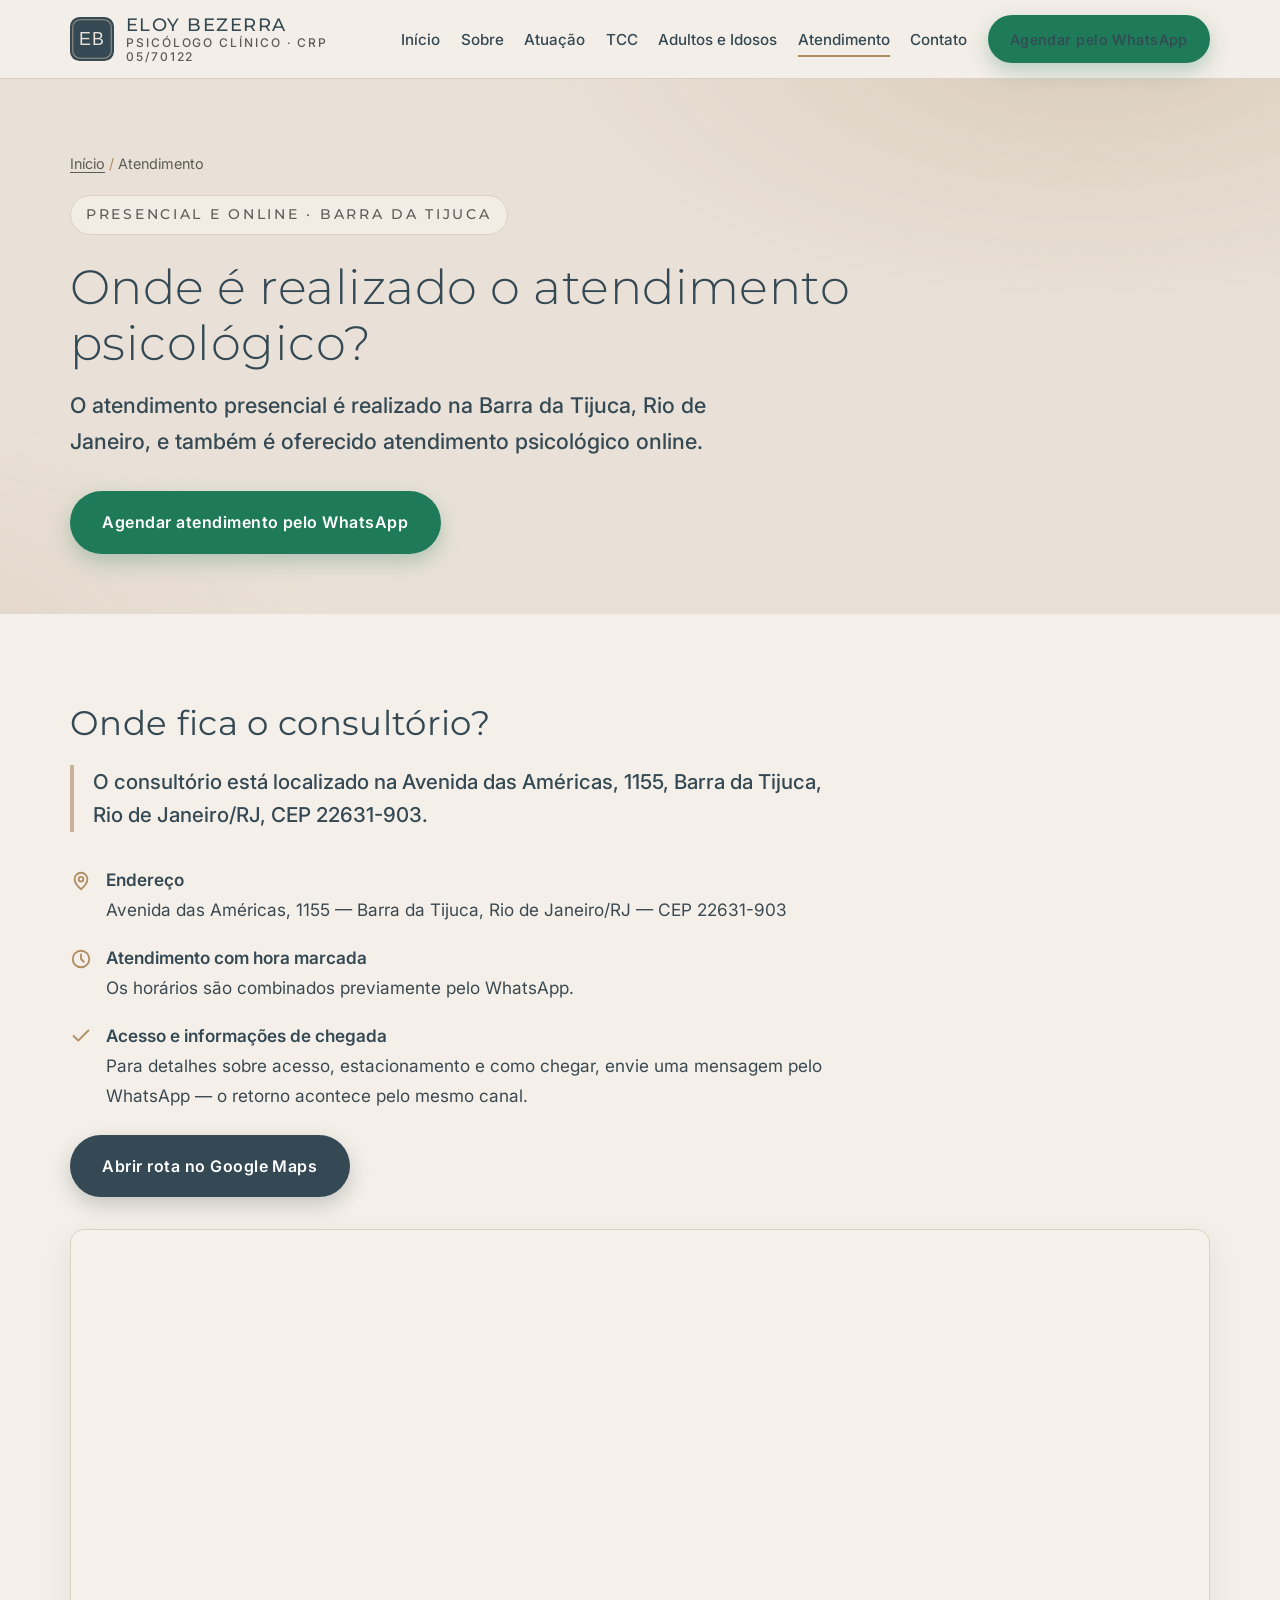
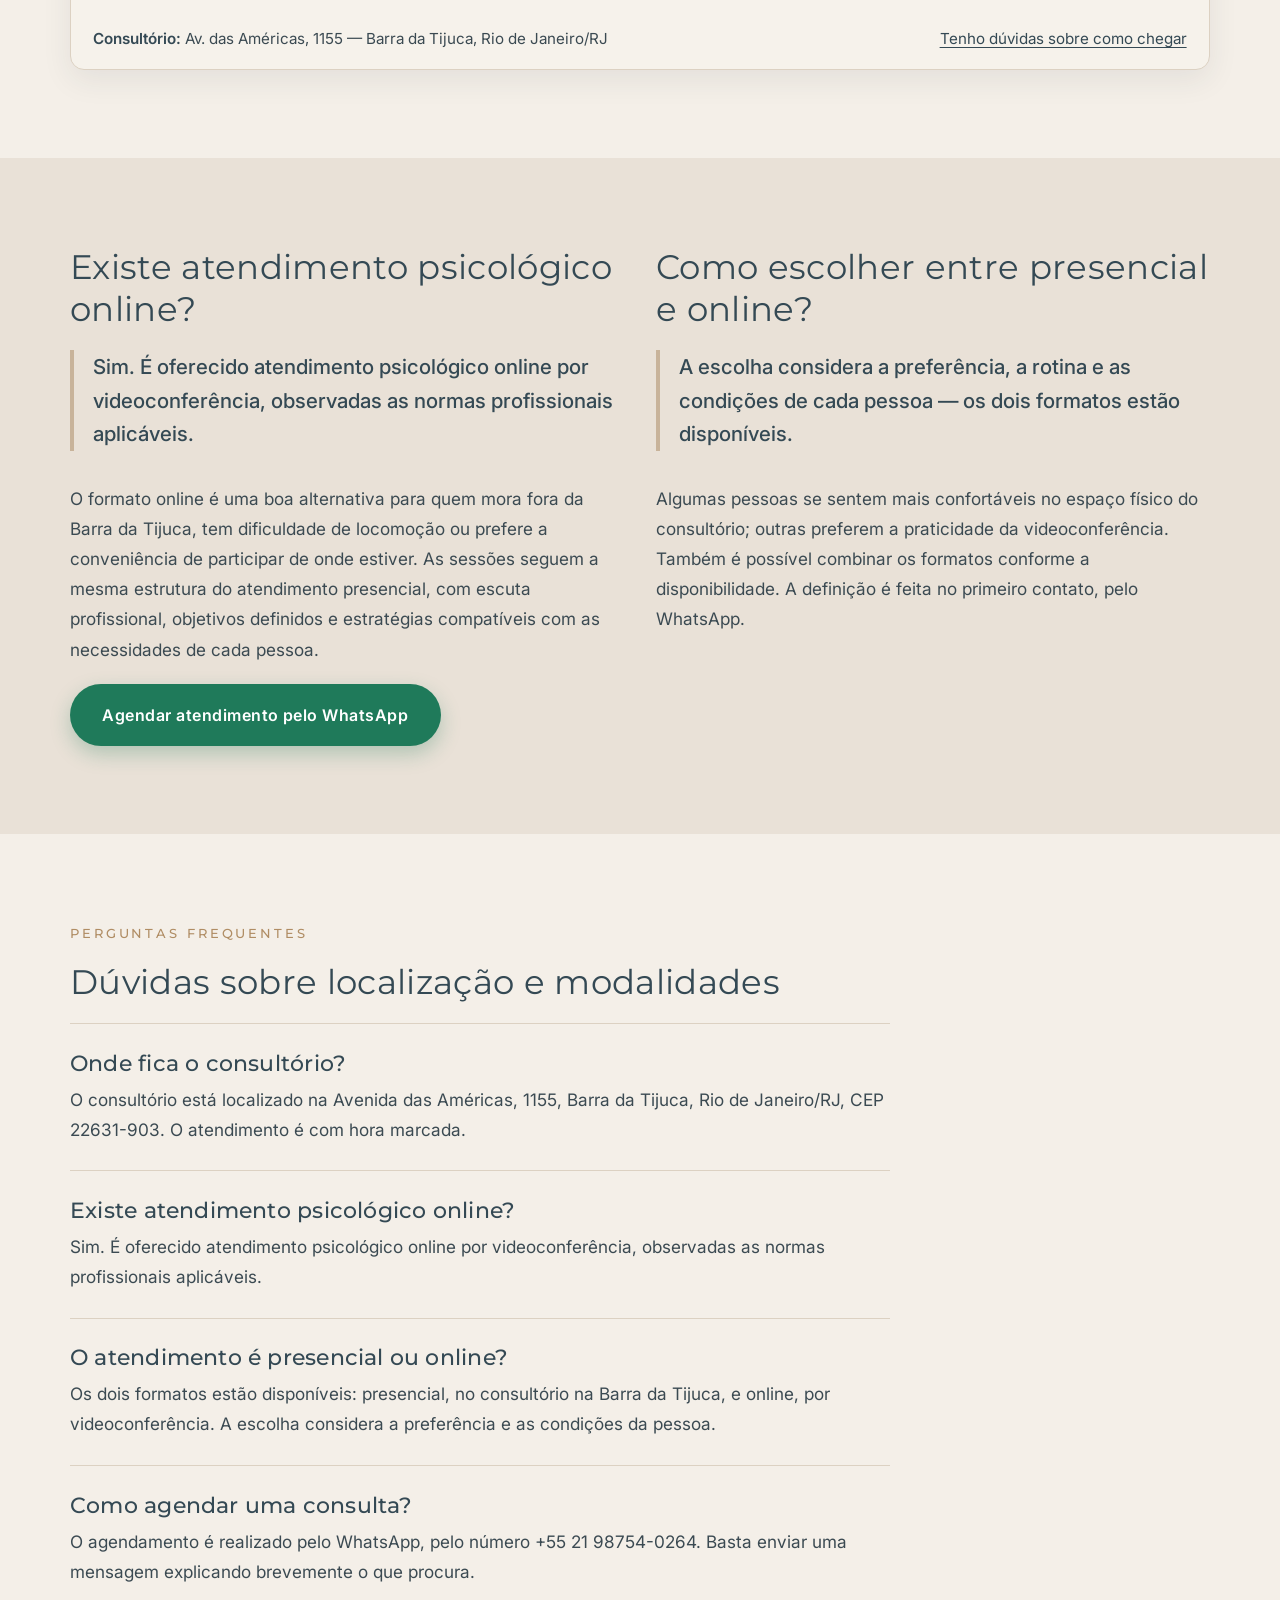
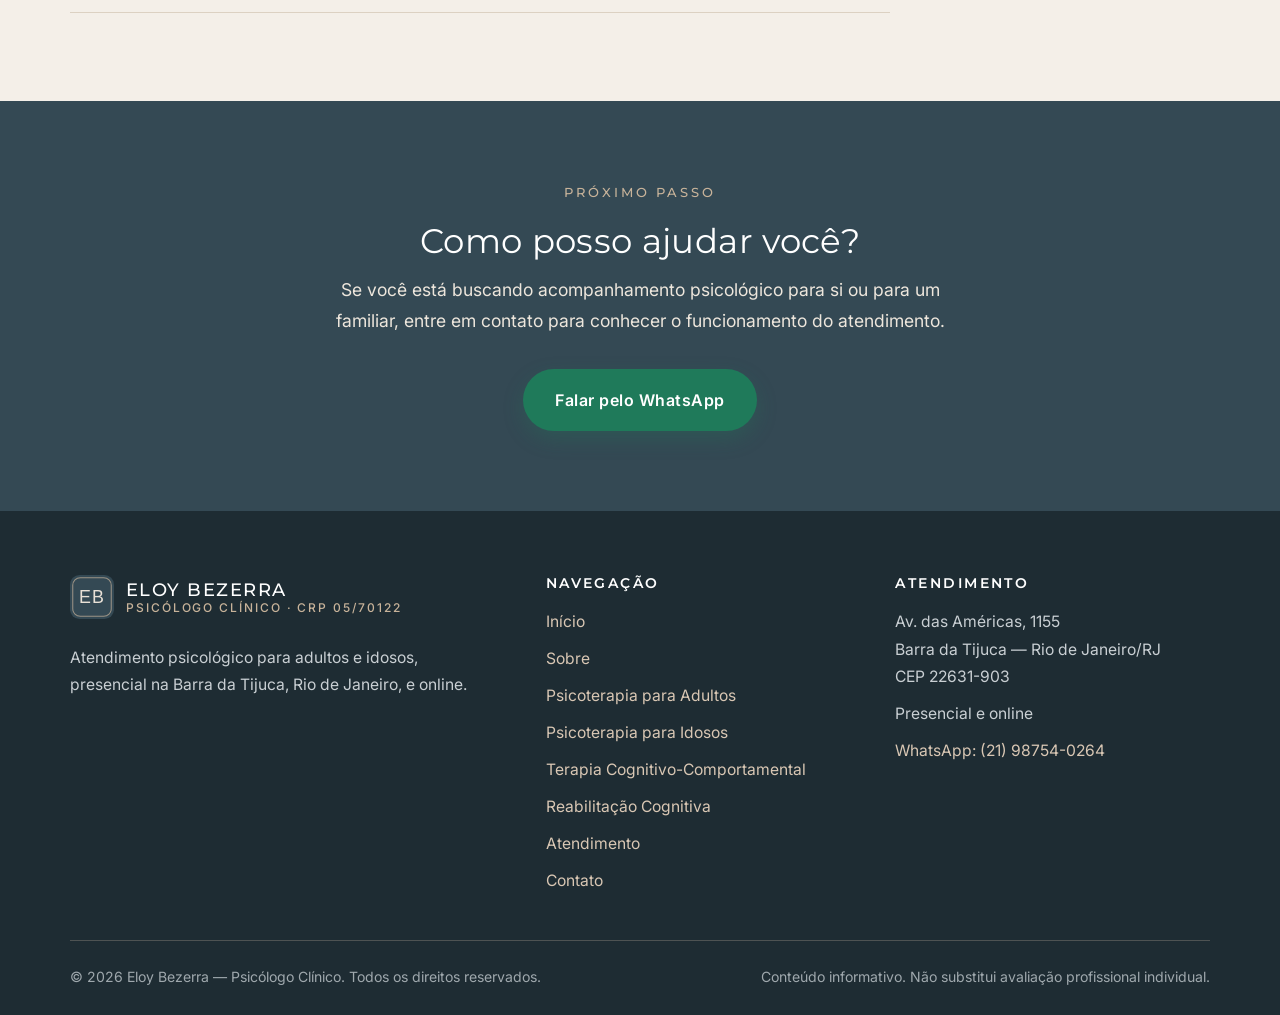
==== atendimento/index.html @ 7e67bc07 "Site institucional Eloy Bezerra - psicologo clinico (PRD v1.0)" ====
<!DOCTYPE html>
<html lang="pt-BR">
<head>
  <meta charset="UTF-8">
  <meta name="viewport" content="width=device-width, initial-scale=1">
  <title>Atendimento Presencial e Online | Eloy Bezerra — Barra da Tijuca</title>
  <meta name="description" content="Onde é realizado o atendimento psicológico: consultório na Av. das Américas, 1155, Barra da Tijuca, Rio de Janeiro, e atendimento psicológico online por videoconferência.">
  <link rel="canonical" href="https://eloybezerra.com.br/atendimento">
  <meta property="og:type" content="website">
  <meta property="og:locale" content="pt_BR">
  <meta property="og:site_name" content="Eloy Bezerra">
  <meta property="og:title" content="Atendimento Presencial e Online | Eloy Bezerra — Barra da Tijuca">
  <meta property="og:description" content="Onde é realizado o atendimento psicológico: consultório na Av. das Américas, 1155, Barra da Tijuca, Rio de Janeiro, e atendimento psicológico online por videoconferência.">
  <meta property="og:url" content="https://eloybezerra.com.br/atendimento">
  <meta name="theme-color" content="#344954">
  <link rel="icon" href="/assets/img/favicon.svg" type="image/svg+xml">
  <link rel="describedby" href="/llms.txt" type="text/markdown">
  <link rel="preconnect" href="https://fonts.googleapis.com">
  <link rel="preconnect" href="https://fonts.gstatic.com" crossorigin>
  <link href="https://fonts.googleapis.com/css2?family=Inter:wght@400;500;600&family=Montserrat:wght@300;400;500&display=swap" rel="stylesheet">
  <link rel="stylesheet" href="/assets/css/style.css">
  <script type="application/ld+json">
  {
    "@context": "https://schema.org",
    "@graph": [
      {
        "@type": "WebPage",
        "@id": "https://eloybezerra.com.br/atendimento#pagina",
        "url": "https://eloybezerra.com.br/atendimento",
        "name": "Onde é realizado o atendimento psicológico",
        "inLanguage": "pt-BR",
        "isPartOf": { "@id": "https://eloybezerra.com.br/#website" },
        "about": { "@id": "https://eloybezerra.com.br/#negocio" }
      },
      {
        "@type": "BreadcrumbList",
        "itemListElement": [
          { "@type": "ListItem", "position": 1, "name": "Início", "item": "https://eloybezerra.com.br/" },
          { "@type": "ListItem", "position": 2, "name": "Atendimento", "item": "https://eloybezerra.com.br/atendimento" }
        ]
      },
      {
        "@type": "FAQPage",
        "mainEntity": [
          {
            "@type": "Question",
            "name": "Onde fica o consultório?",
            "acceptedAnswer": {
              "@type": "Answer",
              "text": "O consultório está localizado na Avenida das Américas, 1155, Barra da Tijuca, Rio de Janeiro/RJ, CEP 22631-903. O atendimento é com hora marcada."
            }
          },
          {
            "@type": "Question",
            "name": "Existe atendimento psicológico online?",
            "acceptedAnswer": {
              "@type": "Answer",
              "text": "Sim. É oferecido atendimento psicológico online por videoconferência, observadas as normas profissionais aplicáveis."
            }
          },
          {
            "@type": "Question",
            "name": "O atendimento é presencial ou online?",
            "acceptedAnswer": {
              "@type": "Answer",
              "text": "Os dois formatos estão disponíveis: presencial, no consultório na Barra da Tijuca, e online, por videoconferência. A escolha considera a preferência e as condições da pessoa."
            }
          },
          {
            "@type": "Question",
            "name": "Como agendar uma consulta?",
            "acceptedAnswer": {
              "@type": "Answer",
              "text": "O agendamento é realizado pelo WhatsApp, pelo número +55 21 98754-0264. Basta enviar uma mensagem explicando brevemente o que procura."
            }
          }
        ]
      }
    ]
  }
  </script>
</head>
<body>
  <a class="pular-conteudo" href="#conteudo">Pular para o conteúdo</a>

  <header class="cabecalho">
    <div class="container cabecalho__interno">
      <a class="marca" href="/">
        <img src="/assets/img/logo.svg" alt="Logotipo de Eloy Bezerra, psicólogo clínico" width="44" height="44">
        <span class="marca__textos">
          <span class="marca__nome">Eloy Bezerra</span>
          <span class="marca__cargo">Psicólogo Clínico · CRP 05/70122</span>
        </span>
      </a>

      <nav class="nav-desktop" aria-label="Navegação principal">
        <ul>
          <li><a href="/">Início</a></li>
          <li><a href="/sobre">Sobre</a></li>
          <li><a href="/#como-posso-ajudar">Atuação</a></li>
          <li><a href="/terapia-cognitivo-comportamental">TCC</a></li>
          <li><a href="/psicoterapia-adultos">Adultos e Idosos</a></li>
          <li><a href="/atendimento" aria-current="page">Atendimento</a></li>
          <li><a href="/contato">Contato</a></li>
          <li><a class="btn btn--whatsapp" href="https://wa.me/5521987540264?text=Ol%C3%A1%2C%20Eloy.%20Encontrei%20seu%20site%20e%20gostaria%20de%20obter%20informa%C3%A7%C3%B5es%20sobre%20o%20atendimento%20psicol%C3%B3gico.">Agendar pelo WhatsApp</a></li>
        </ul>
      </nav>

      <button class="menu-botao" id="menu-botao" type="button" aria-expanded="false" aria-controls="nav-mobile" aria-label="Abrir menu de navegação">
        <span></span><span></span><span></span>
      </button>
    </div>

    <nav class="nav-mobile" id="nav-mobile" data-aberto="false" aria-label="Navegação principal">
      <div class="container">
        <ul>
          <li><a href="/">Início</a></li>
          <li><a href="/sobre">Sobre</a></li>
          <li><a href="/#como-posso-ajudar">Atuação</a></li>
          <li><a href="/terapia-cognitivo-comportamental">Terapia Cognitivo-Comportamental</a></li>
          <li><a href="/psicoterapia-adultos">Psicoterapia para Adultos</a></li>
          <li><a href="/psicoterapia-idosos">Psicoterapia para Idosos</a></li>
          <li><a href="/reabilitacao-cognitiva">Reabilitação Cognitiva</a></li>
          <li><a href="/atendimento" aria-current="page">Atendimento</a></li>
          <li><a href="/contato">Contato</a></li>
        </ul>
        <a class="btn btn--whatsapp" href="https://wa.me/5521987540264?text=Ol%C3%A1%2C%20Eloy.%20Encontrei%20seu%20site%20e%20gostaria%20de%20obter%20informa%C3%A7%C3%B5es%20sobre%20o%20atendimento%20psicol%C3%B3gico.">Agendar pelo WhatsApp</a>
      </div>
    </nav>
  </header>

  <main id="conteudo">

    <section class="hero hero--interno">
      <div class="container">
        <div class="hero__conteudo">
          <p class="trilha"><a href="/">Início</a> <span>/</span> Atendimento</p>
          <span class="hero__crp">Presencial e online · Barra da Tijuca</span>
          <h1>Onde é realizado o atendimento psicológico?</h1>
          <p class="hero__resposta">O atendimento presencial é realizado na Barra da Tijuca, Rio de Janeiro, e também é oferecido atendimento psicológico online.</p>
          <div class="hero__acoes">
            <a class="btn btn--whatsapp" href="https://wa.me/5521987540264?text=Ol%C3%A1%2C%20Eloy.%20Encontrei%20seu%20site%20e%20gostaria%20de%20obter%20informa%C3%A7%C3%B5es%20sobre%20o%20atendimento%20psicol%C3%B3gico.">Agendar atendimento pelo WhatsApp</a>
          </div>
        </div>
      </div>
    </section>

    <section class="secao secao--clara">
      <div class="container">
        <div class="conteudo-resposta">
          <h2>Onde fica o consultório?</h2>
          <p class="resposta linha-resposta">O consultório está localizado na Avenida das Américas, 1155, Barra da Tijuca, Rio de Janeiro/RJ, CEP 22631-903.</p>

          <ul class="info-lista">
            <li>
              <svg viewBox="0 0 24 24" fill="none" stroke="currentColor" stroke-width="2" stroke-linecap="round" stroke-linejoin="round" aria-hidden="true"><path d="M12 21s7-6.1 7-11a7 7 0 10-14 0c0 4.9 7 11 7 11z"/><circle cx="12" cy="10" r="2.5"/></svg>
              <span>
                <strong>Endereço</strong>
                Avenida das Américas, 1155 — Barra da Tijuca, Rio de Janeiro/RJ — CEP 22631-903
              </span>
            </li>
            <li>
              <svg viewBox="0 0 24 24" fill="none" stroke="currentColor" stroke-width="2" stroke-linecap="round" stroke-linejoin="round" aria-hidden="true"><circle cx="12" cy="12" r="9"/><path d="M12 7v5l3 3"/></svg>
              <span>
                <strong>Atendimento com hora marcada</strong>
                Os horários são combinados previamente pelo WhatsApp.
              </span>
            </li>
            <li>
              <svg viewBox="0 0 24 24" fill="none" stroke="currentColor" stroke-width="2" stroke-linecap="round" stroke-linejoin="round" aria-hidden="true"><path d="M4 12l5 5L20 6"/></svg>
              <span>
                <strong>Acesso e informações de chegada</strong>
                Para detalhes sobre acesso, estacionamento e como chegar, envie uma mensagem pelo WhatsApp — o retorno acontece pelo mesmo canal.
              </span>
            </li>
          </ul>

          <div class="hero__acoes">
            <a class="btn btn--primario" href="https://www.google.com/maps/dir/?api=1&amp;destination=Avenida+das+Am%C3%A9ricas+1155,+Barra+da+Tijuca,+Rio+de+Janeiro+RJ+22631-903" target="_blank" rel="noopener">Abrir rota no Google Maps</a>
          </div>
        </div>

        <div class="mapa mt-2">
          <iframe
            src="https://www.google.com/maps?q=Avenida%20das%20Am%C3%A9ricas%201155,%20Barra%20da%20Tijuca,%20Rio%20de%20Janeiro%20RJ%2022631-903&amp;output=embed"
            title="Mapa com a localização do consultório de Eloy Bezerra na Avenida das Américas, 1155, Barra da Tijuca, Rio de Janeiro"
            loading="lazy"
            referrerpolicy="no-referrer-when-downgrade"
            allowfullscreen></iframe>
          <div class="mapa__rodape">
            <span><strong>Consultório:</strong> Av. das Américas, 1155 — Barra da Tijuca, Rio de Janeiro/RJ</span>
            <a href="https://wa.me/5521987540264?text=Ol%C3%A1%2C%20Eloy.%20Encontrei%20seu%20site%20e%20gostaria%20de%20obter%20informa%C3%A7%C3%B5es%20sobre%20o%20atendimento%20psicol%C3%B3gico.">Tenho dúvidas sobre como chegar</a>
          </div>
        </div>
      </div>
    </section>

    <section class="secao">
      <div class="container grade-2">
        <div class="conteudo-resposta">
          <h2>Existe atendimento psicológico online?</h2>
          <p class="resposta linha-resposta">Sim. É oferecido atendimento psicológico online por videoconferência, observadas as normas profissionais aplicáveis.</p>
          <p>O formato online é uma boa alternativa para quem mora fora da Barra da Tijuca, tem dificuldade de locomoção ou prefere a conveniência de participar de onde estiver. As sessões seguem a mesma estrutura do atendimento presencial, com escuta profissional, objetivos definidos e estratégias compatíveis com as necessidades de cada pessoa.</p>
          <a class="btn btn--whatsapp" href="https://wa.me/5521987540264?text=Ol%C3%A1%2C%20Eloy.%20Encontrei%20seu%20site%20e%20gostaria%20de%20obter%20informa%C3%A7%C3%B5es%20sobre%20o%20atendimento%20psicol%C3%B3gico.">Agendar atendimento pelo WhatsApp</a>
        </div>
        <div class="conteudo-resposta">
          <h2>Como escolher entre presencial e online?</h2>
          <p class="resposta linha-resposta">A escolha considera a preferência, a rotina e as condições de cada pessoa — os dois formatos estão disponíveis.</p>
          <p>Algumas pessoas se sentem mais confortáveis no espaço físico do consultório; outras preferem a praticidade da videoconferência. Também é possível combinar os formatos conforme a disponibilidade. A definição é feita no primeiro contato, pelo WhatsApp.</p>
        </div>
      </div>
    </section>

    <section class="secao secao--clara" id="perguntas-frequentes">
      <div class="container">
        <span class="rotulo">Perguntas frequentes</span>
        <h2>Dúvidas sobre localização e modalidades</h2>

        <div class="faq">
          <div class="faq__item">
            <h3>Onde fica o consultório?</h3>
            <p>O consultório está localizado na Avenida das Américas, 1155, Barra da Tijuca, Rio de Janeiro/RJ, CEP 22631-903. O atendimento é com hora marcada.</p>
          </div>
          <div class="faq__item">
            <h3>Existe atendimento psicológico online?</h3>
            <p>Sim. É oferecido atendimento psicológico online por videoconferência, observadas as normas profissionais aplicáveis.</p>
          </div>
          <div class="faq__item">
            <h3>O atendimento é presencial ou online?</h3>
            <p>Os dois formatos estão disponíveis: presencial, no consultório na Barra da Tijuca, e online, por videoconferência. A escolha considera a preferência e as condições da pessoa.</p>
          </div>
          <div class="faq__item">
            <h3>Como agendar uma consulta?</h3>
            <p>O agendamento é realizado pelo WhatsApp, pelo número +55 21 98754-0264. Basta enviar uma mensagem explicando brevemente o que procura.</p>
          </div>
        </div>
      </div>
    </section>

    <section class="cta-final">
      <div class="container">
        <span class="rotulo">Próximo passo</span>
        <h2>Como posso ajudar você?</h2>
        <p>Se você está buscando acompanhamento psicológico para si ou para um familiar, entre em contato para conhecer o funcionamento do atendimento.</p>
        <a class="btn btn--whatsapp" href="https://wa.me/5521987540264?text=Ol%C3%A1%2C%20Eloy.%20Encontrei%20seu%20site%20e%20gostaria%20de%20obter%20informa%C3%A7%C3%B5es%20sobre%20o%20atendimento%20psicol%C3%B3gico.">Falar pelo WhatsApp</a>
      </div>
    </section>

  </main>

  <footer class="rodape">
    <div class="container">
      <div class="rodape__grade">
        <div>
          <a class="marca" href="/">
            <img src="/assets/img/logo.svg" alt="Logotipo de Eloy Bezerra, psicólogo clínico" width="44" height="44">
            <span class="marca__textos">
              <span class="marca__nome">Eloy Bezerra</span>
              <span class="marca__cargo">Psicólogo Clínico · CRP 05/70122</span>
            </span>
          </a>
          <p class="rodape__texto">Atendimento psicológico para adultos e idosos, presencial na Barra da Tijuca, Rio de Janeiro, e online.</p>
        </div>
        <div>
          <h2>Navegação</h2>
          <ul>
            <li><a href="/">Início</a></li>
            <li><a href="/sobre">Sobre</a></li>
            <li><a href="/psicoterapia-adultos">Psicoterapia para Adultos</a></li>
            <li><a href="/psicoterapia-idosos">Psicoterapia para Idosos</a></li>
            <li><a href="/terapia-cognitivo-comportamental">Terapia Cognitivo-Comportamental</a></li>
            <li><a href="/reabilitacao-cognitiva">Reabilitação Cognitiva</a></li>
            <li><a href="/atendimento">Atendimento</a></li>
            <li><a href="/contato">Contato</a></li>
          </ul>
        </div>
        <div>
          <h2>Atendimento</h2>
          <ul>
            <li>Av. das Américas, 1155<br>Barra da Tijuca — Rio de Janeiro/RJ<br>CEP 22631-903</li>
            <li>Presencial e online</li>
            <li><a href="https://wa.me/5521987540264?text=Ol%C3%A1%2C%20Eloy.%20Encontrei%20seu%20site%20e%20gostaria%20de%20obter%20informa%C3%A7%C3%B5es%20sobre%20o%20atendimento%20psicol%C3%B3gico.">WhatsApp: (21) 98754-0264</a></li>
          </ul>
        </div>
      </div>
      <div class="rodape__base">
        <p>© <span id="ano-atual">2026</span> Eloy Bezerra — Psicólogo Clínico. Todos os direitos reservados.</p>
        <p>Conteúdo informativo. Não substitui avaliação profissional individual.</p>
      </div>
    </div>
  </footer>

  <a class="btn btn--whatsapp whatsapp-flutuante visivel-somente-mobile" href="https://wa.me/5521987540264?text=Ol%C3%A1%2C%20Eloy.%20Encontrei%20seu%20site%20e%20gostaria%20de%20obter%20informa%C3%A7%C3%B5es%20sobre%20o%20atendimento%20psicol%C3%B3gico.">Agendar atendimento pelo WhatsApp</a>

  <script src="/assets/js/main.js" defer></script>
</body>
</html>
---- assets/css/style.css ----
/* ============================================================
   ELOY BEZERRA — PSICÓLOGO CLÍNICO
   Identidade visual: sofisticada, acolhadora, minimalista
   ============================================================ */

/* ---------- 1. Tokens ---------- */
:root {
  --azul: #344954;
  --azul-escuro: #26363F;
  --azul-profundo: #1E2C33;
  --bege: #C8B39A;
  --bege-claro: #D9C7B4;
  --bg: #E9E1D7;
  --bg-claro: #F4EFE8;
  --card: #F6F2EB;
  --texto: #344954;
  --texto-corpo: #3B4A52;
  --texto-2: #5F5B55;
  --borda: #DCD1C2;
  --branco: #FFFFFF;
  --destaque: #B08D64;

  --fonte-titulo: "Montserrat", "Segoe UI", sans-serif;
  --fonte-corpo: "Inter", "Segoe UI", sans-serif;

  --largura: 1140px;
  --raio: 14px;
  --sombra: 0 10px 30px rgba(38, 54, 63, 0.08);
  --transicao: 180ms ease;
}

/* ---------- 2. Reset e base ---------- */
*,
*::before,
*::after {
  box-sizing: border-box;
}

html {
  scroll-behavior: smooth;
  -webkit-text-size-adjust: 100%;
}

/* Âncoras não ficam escondidas sob o cabeçalho fixo */
[id] {
  scroll-margin-top: 100px;
}

body {
  margin: 0;
  font-family: var(--fonte-corpo);
  font-size: 1.075rem;
  line-height: 1.75;
  color: var(--texto-corpo);
  background-color: var(--bg);
  font-weight: 400;
  -webkit-font-smoothing: antialiased;
}

img,
svg,
iframe {
  max-width: 100%;
  height: auto;
  display: block;
}

h1,
h2,
h3,
h4 {
  font-family: var(--fonte-titulo);
  color: var(--texto);
  line-height: 1.25;
  margin: 0 0 0.6em;
  font-weight: 400;
  letter-spacing: 0.01em;
}

h1 {
  font-size: clamp(2rem, 4.6vw, 3rem);
  font-weight: 300;
  line-height: 1.18;
}

h2 {
  font-size: clamp(1.55rem, 3vw, 2.1rem);
  font-weight: 400;
}

h3 {
  font-size: clamp(1.15rem, 2vw, 1.35rem);
  font-weight: 500;
}

p {
  margin: 0 0 1.1em;
}

a {
  color: var(--azul);
  text-decoration-thickness: 1px;
  text-underline-offset: 3px;
}

a:hover {
  color: var(--destaque);
}

ul,
ol {
  padding-left: 1.3em;
  margin: 0 0 1.2em;
}

li {
  margin-bottom: 0.5em;
}

strong {
  font-weight: 600;
  color: var(--texto);
}

/* Foco visível — requisito de acessibilidade */
:focus-visible {
  outline: 3px solid var(--destaque);
  outline-offset: 3px;
  border-radius: 4px;
}

/* Link para pular conteúdo (acessibilidade) */
.pular-conteudo {
  position: absolute;
  left: -9999px;
  top: 0;
  background: var(--azul);
  color: var(--branco);
  padding: 0.8em 1.4em;
  z-index: 200;
  border-radius: 0 0 var(--raio) 0;
  font-weight: 600;
}

.pular-conteudo:focus {
  left: 0;
  color: var(--branco);
}

.container {
  width: min(100% - 2.5rem, var(--largura));
  margin-inline: auto;
}

.secao {
  padding: clamp(3rem, 7vw, 5.5rem) 0;
}

.secao--clara {
  background-color: var(--bg-claro);
}

.secao--escura {
  background-color: var(--azul);
  color: #EDE6DC;
}

.secao--escura h2,
.secao--escura h3 {
  color: var(--branco);
}

.texto-centro {
  text-align: center;
}

/* Rótulo de seção (eyebrow) */
.rotulo {
  display: block;
  font-family: var(--fonte-titulo);
  font-size: 0.82rem;
  font-weight: 500;
  letter-spacing: 0.22em;
  text-transform: uppercase;
  color: var(--destaque);
  margin-bottom: 1rem;
}

.secao--escura .rotulo {
  color: var(--bege);
}

/* Resposta direta (Answer-First) */
.resposta {
  font-size: clamp(1.1rem, 2vw, 1.28rem);
  font-weight: 500;
  color: var(--texto);
  line-height: 1.65;
  margin-bottom: 1.3em;
}

.secao--escura .resposta {
  color: #F3EDE4;
}

.linha-resposta {
  border-left: 4px solid var(--bege);
  padding-left: 1.2rem;
  margin-bottom: 1.6em;
}

/* ---------- 3. Botões ---------- */
.btn {
  display: inline-flex;
  align-items: center;
  justify-content: center;
  gap: 0.6em;
  font-family: var(--fonte-corpo);
  font-size: 1rem;
  font-weight: 600;
  letter-spacing: 0.03em;
  padding: 0.95em 1.9em;
  min-height: 52px;
  border-radius: 999px;
  border: 2px solid transparent;
  text-decoration: none;
  cursor: pointer;
  transition: transform var(--transicao), background-color var(--transicao),
    color var(--transicao), border-color var(--transicao), box-shadow var(--transicao);
}

.btn:hover {
  transform: translateY(-2px);
}

.btn:active {
  transform: translateY(0);
}

.btn--primario {
  background-color: var(--azul);
  color: var(--branco);
  box-shadow: 0 8px 20px rgba(38, 54, 63, 0.22);
}

.btn--primario:hover {
  background-color: var(--azul-escuro);
  color: var(--branco);
}

.btn--whatsapp {
  background-color: #1F7A5A;
  color: var(--branco);
  box-shadow: 0 8px 20px rgba(31, 122, 90, 0.28);
}

.btn--whatsapp:hover {
  background-color: #176047;
  color: var(--branco);
}

.btn--contorno {
  background-color: transparent;
  color: var(--azul);
  border-color: var(--azul);
}

.btn--contorno:hover {
  background-color: var(--azul);
  color: var(--branco);
}

.btn--claro {
  background-color: var(--bg-claro);
  color: var(--azul);
}

.btn--claro:hover {
  background-color: var(--branco);
  color: var(--azul);
}

.btn .icone {
  width: 20px;
  height: 20px;
  flex: none;
}

/* ---------- 4. Cabeçalho ---------- */
.cabecalho {
  position: sticky;
  top: 0;
  z-index: 100;
  background-color: rgba(244, 239, 232, 0.94);
  backdrop-filter: blur(8px);
  border-bottom: 1px solid var(--borda);
}

.cabecalho__interno {
  display: flex;
  align-items: center;
  justify-content: space-between;
  gap: 1.5rem;
  min-height: 78px;
  padding-block: 0.6rem;
}

.marca {
  display: inline-flex;
  align-items: center;
  gap: 0.75rem;
  text-decoration: none;
  color: var(--texto);
}

.marca img {
  width: 44px;
  height: 44px;
}

.marca__textos {
  display: flex;
  flex-direction: column;
  line-height: 1.2;
}

.marca__nome {
  font-family: var(--fonte-titulo);
  font-size: 1.15rem;
  font-weight: 500;
  letter-spacing: 0.08em;
  text-transform: uppercase;
  color: var(--texto);
}

.marca__cargo {
  font-size: 0.75rem;
  font-weight: 500;
  letter-spacing: 0.16em;
  text-transform: uppercase;
  color: var(--texto-2);
}

.nav-desktop {
  display: none;
}

.nav-desktop ul {
  display: flex;
  align-items: center;
  gap: clamp(0.9rem, 1.6vw, 1.6rem);
  list-style: none;
  margin: 0;
  padding: 0;
}

.nav-desktop li {
  margin: 0;
}

.nav-desktop a {
  font-size: 0.95rem;
  font-weight: 500;
  color: var(--texto);
  text-decoration: none;
  padding: 0.4rem 0;
  border-bottom: 2px solid transparent;
  transition: border-color var(--transicao), color var(--transicao);
  white-space: nowrap;
}

.nav-desktop a:hover,
.nav-desktop a[aria-current="page"] {
  border-bottom-color: var(--destaque);
  color: var(--texto);
}

.nav-desktop .btn {
  padding: 0.7em 1.4em;
  min-height: 46px;
  font-size: 0.9rem;
  border-bottom: none;
}

.nav-desktop .btn:hover {
  border-bottom: none;
}

/* Botão do menu (mobile) */
.menu-botao {
  display: inline-flex;
  flex-direction: column;
  justify-content: center;
  gap: 5px;
  width: 48px;
  height: 48px;
  padding: 10px;
  background: transparent;
  border: 1px solid var(--borda);
  border-radius: 10px;
  cursor: pointer;
}

.menu-botao span {
  display: block;
  height: 2px;
  width: 100%;
  background-color: var(--azul);
  border-radius: 2px;
  transition: transform var(--transicao), opacity var(--transicao);
}

.menu-botao[aria-expanded="true"] span:nth-child(1) {
  transform: translateY(7px) rotate(45deg);
}

.menu-botao[aria-expanded="true"] span:nth-child(2) {
  opacity: 0;
}

.menu-botao[aria-expanded="true"] span:nth-child(3) {
  transform: translateY(-7px) rotate(-45deg);
}

/* Menu mobile */
.nav-mobile {
  display: none;
  border-top: 1px solid var(--borda);
  background-color: var(--bg-claro);
  padding: 1rem 0 1.5rem;
}

.nav-mobile[data-aberto="true"] {
  display: block;
}

.nav-mobile ul {
  list-style: none;
  margin: 0 0 1.2rem;
  padding: 0;
}

.nav-mobile li {
  margin: 0;
  border-bottom: 1px solid var(--borda);
}

.nav-mobile a {
  display: block;
  padding: 0.95rem 0.2rem;
  font-size: 1.05rem;
  font-weight: 500;
  color: var(--texto);
  text-decoration: none;
}

.nav-mobile a[aria-current="page"] {
  color: var(--destaque);
  font-weight: 600;
}

.nav-mobile .btn {
  width: 100%;
}

/* ---------- 5. Hero ---------- */
.hero {
  position: relative;
  overflow: hidden;
  padding: clamp(3.5rem, 8vw, 6.5rem) 0 clamp(3rem, 7vw, 5.5rem);
  background:
    radial-gradient(60rem 30rem at 85% -10%, rgba(200, 179, 154, 0.45), transparent 60%),
    radial-gradient(45rem 25rem at -10% 110%, rgba(217, 199, 180, 0.5), transparent 65%),
    var(--bg);
}

.hero__conteudo {
  max-width: 820px;
  position: relative;
  z-index: 1;
}

.hero h1 {
  margin-bottom: 1rem;
}

.hero__crp {
  display: inline-block;
  font-family: var(--fonte-titulo);
  font-size: 0.85rem;
  font-weight: 500;
  letter-spacing: 0.2em;
  text-transform: uppercase;
  color: var(--texto-2);
  border: 1px solid var(--borda);
  background-color: rgba(246, 242, 235, 0.7);
  padding: 0.5em 1.1em;
  border-radius: 999px;
  margin-bottom: 1.5rem;
}

.hero__resposta {
  font-size: clamp(1.12rem, 2.2vw, 1.35rem);
  font-weight: 500;
  color: var(--texto);
  line-height: 1.65;
  max-width: 46ch;
  margin-bottom: 2rem;
}

.hero__acoes {
  display: flex;
  flex-wrap: wrap;
  gap: 1rem;
}

.hero__extras {
  display: flex;
  flex-wrap: wrap;
  gap: 0.8rem 2rem;
  margin-top: 2.4rem;
  padding-top: 1.6rem;
  border-top: 1px solid var(--borda);
  list-style: none;
  padding-left: 0;
}

.hero__extras li {
  display: flex;
  align-items: center;
  gap: 0.55rem;
  font-size: 0.98rem;
  font-weight: 500;
  color: var(--texto-2);
  margin: 0;
}

.hero__extras svg {
  width: 20px;
  height: 20px;
  color: var(--destaque);
  flex: none;
}

/* Cabeçalho de páginas internas */
.hero--interno {
  padding: clamp(2.8rem, 6vw, 4.5rem) 0 clamp(2.4rem, 5vw, 3.8rem);
}

.hero--interno .hero__conteudo {
  max-width: 860px;
}

.trilha {
  font-size: 0.9rem;
  color: var(--texto-2);
  margin-bottom: 1.2rem;
}

.trilha a {
  color: var(--texto-2);
}

.trilha span {
  color: var(--destaque);
}

/* ---------- 6. Cards ---------- */
.grade-cards {
  display: grid;
  grid-template-columns: repeat(auto-fit, minmax(270px, 1fr));
  gap: 1.4rem;
  margin-top: 2.5rem;
}

.cartao {
  background-color: var(--card);
  border: 1px solid var(--borda);
  border-radius: var(--raio);
  padding: 1.8rem 1.6rem;
  box-shadow: 0 4px 14px rgba(38, 54, 63, 0.05);
  transition: transform var(--transicao), box-shadow var(--transicao);
  display: flex;
  flex-direction: column;
}

.cartao:hover {
  transform: translateY(-4px);
  box-shadow: var(--sombra);
}

.cartao__numero {
  display: block;
  font-family: var(--fonte-titulo);
  font-size: 0.85rem;
  font-weight: 500;
  letter-spacing: 0.24em;
  color: var(--destaque);
  margin-bottom: 0.9rem;
}

.cartao h3 {
  margin-bottom: 0.5rem;
}

.cartao p {
  margin-bottom: 1rem;
  font-size: 1.02rem;
}

.cartao a.saber-mais {
  margin-top: auto;
  font-weight: 600;
  font-size: 0.95rem;
  text-decoration: none;
  color: var(--azul);
  display: inline-flex;
  align-items: center;
  gap: 0.4rem;
}

.cartao a.saber-mais::after {
  content: "→";
  transition: transform var(--transicao);
}

.cartao a.saber-mais:hover::after {
  transform: translateX(4px);
}

/* ---------- 7. Blocos de conteúdo (páginas internas) */
.conteudo-resposta {
  max-width: 780px;
}

.conteudo-resposta > h2 {
  margin-top: 2.4rem;
}

.conteudo-resposta > h2:first-child {
  margin-top: 0;
}

.conteudo-resposta ul li::marker {
  color: var(--destaque);
}

.bloco-lista {
  background-color: var(--card);
  border: 1px solid var(--borda);
  border-radius: var(--raio);
  padding: 1.6rem 1.8rem;
  margin: 1.5rem 0;
}

.bloco-lista ul {
  margin-bottom: 0;
}

.bloco-lista ul li:last-child {
  margin-bottom: 0;
}

/* Destaque de texto (lead) */
.lead {
  font-size: 1.15rem;
  font-weight: 500;
  color: var(--texto);
  line-height: 1.65;
}

/* Citação / nota técnica */
.nota {
  background-color: rgba(217, 199, 180, 0.35);
  border-left: 4px solid var(--destaque);
  border-radius: 0 var(--raio) var(--raio) 0;
  padding: 1.1rem 1.4rem;
  font-size: 1rem;
  margin: 1.5rem 0;
}

.nota p:last-child {
  margin-bottom: 0;
}

/* Foto do profissional */
.foto-perfil {
  margin: 0 0 1.6rem;
}

.foto-perfil img {
  width: 100%;
  height: auto;
  border-radius: var(--raio);
  border: 1px solid var(--borda);
  box-shadow: var(--sombra);
}

.foto-perfil figcaption {
  margin-top: 0.75rem;
  text-align: center;
  font-size: 0.95rem;
  color: var(--texto-2);
}

/* Credenciais */
.credenciais {
  background-color: var(--card);
  border: 1px solid var(--borda);
  border-radius: var(--raio);
  padding: 2rem;
  box-shadow: var(--sombra);
}

.credenciais dl {
  margin: 0;
}

.credenciais dt {
  font-size: 0.8rem;
  font-weight: 600;
  letter-spacing: 0.16em;
  text-transform: uppercase;
  color: var(--texto-2);
  margin-top: 1.2rem;
}

.credenciais dt:first-child {
  margin-top: 0;
}

.credenciais dd {
  margin: 0.25rem 0 0;
  font-size: 1.08rem;
  font-weight: 500;
  color: var(--texto);
}

/* Diagrama TCC */
.diagrama {
  list-style: none;
  padding: 0;
  margin: 2rem 0;
  max-width: 420px;
}

.diagrama li {
  background-color: var(--card);
  border: 1px solid var(--borda);
  border-radius: var(--raio);
  text-align: center;
  padding: 1rem;
  font-family: var(--fonte-titulo);
  font-weight: 500;
  letter-spacing: 0.16em;
  text-transform: uppercase;
  color: var(--texto);
  margin: 0;
}

.diagrama li:not(:last-child)::after {
  content: "↓";
  display: block;
  font-size: 1.4rem;
  color: var(--destaque);
  margin-top: 0.55rem;
  letter-spacing: 0;
}

/* Passos numerados */
.passos {
  counter-reset: passo;
  list-style: none;
  padding: 0;
  margin: 2rem 0;
}

.passos li {
  counter-increment: passo;
  position: relative;
  padding-left: 3.6rem;
  margin-bottom: 1.6rem;
}

.passos li::before {
  content: counter(passo);
  position: absolute;
  left: 0;
  top: 0;
  width: 44px;
  height: 44px;
  border-radius: 50%;
  background-color: var(--azul);
  color: var(--branco);
  font-family: var(--fonte-titulo);
  font-weight: 500;
  display: flex;
  align-items: center;
  justify-content: center;
}

.passos strong {
  display: block;
  font-size: 1.08rem;
  margin-bottom: 0.2rem;
}

/* Perguntas frequentes (blocos abertos, sem acordeão) */
.faq {
  max-width: 820px;
}

.faq__item {
  border-top: 1px solid var(--borda);
  padding: 1.6rem 0;
}

.faq__item:last-child {
  border-bottom: 1px solid var(--borda);
}

.faq__item h3 {
  margin-bottom: 0.5rem;
}

.faq__item p {
  margin-bottom: 0;
}

/* Dois blocos lado a lado */
.grade-2 {
  display: grid;
  grid-template-columns: 1fr;
  gap: 2rem;
  align-items: start;
}

/* ---------- 8. Atendimento / mapa ---------- */
.info-lista {
  list-style: none;
  padding: 0;
  margin: 1.5rem 0;
}

.info-lista li {
  display: flex;
  gap: 0.9rem;
  align-items: flex-start;
  margin-bottom: 1.1rem;
}

.info-lista svg {
  width: 22px;
  height: 22px;
  color: var(--destaque);
  flex: none;
  margin-top: 0.3rem;
}

.info-lista strong {
  display: block;
}

.mapa {
  border: 1px solid var(--borda);
  border-radius: var(--raio);
  overflow: hidden;
  background-color: var(--card);
  box-shadow: var(--sombra);
}

.mapa iframe {
  width: 100%;
  height: 380px;
  border: 0;
  display: block;
}

.mapa__rodape {
  padding: 1rem 1.4rem;
  font-size: 0.95rem;
  display: flex;
  flex-wrap: wrap;
  gap: 0.8rem;
  justify-content: space-between;
  align-items: center;
}

/* ---------- 9. CTA final ---------- */
.cta-final {
  background-color: var(--azul);
  color: #EDE6DC;
  text-align: center;
  padding: clamp(3.2rem, 7vw, 5rem) 0;
}

.cta-final .rotulo {
  color: var(--bege);
}

.cta-final h2 {
  color: var(--branco);
  margin-bottom: 0.8rem;
}

.cta-final p {
  max-width: 620px;
  margin: 0 auto 2rem;
  font-size: 1.1rem;
}

/* ---------- 10. Rodapé ---------- */
.rodape {
  background-color: var(--azul-profundo);
  color: #C9CFD3;
  padding: clamp(2.6rem, 5vw, 4rem) 0 1.6rem;
  font-size: 0.98rem;
}

.rodape a {
  color: #D9C7B4;
  text-decoration: none;
}

.rodape a:hover {
  color: var(--branco);
  text-decoration: underline;
}

.rodape__grade {
  display: grid;
  grid-template-columns: 1fr;
  gap: 2.2rem;
  padding-bottom: 2.2rem;
  border-bottom: 1px solid rgba(217, 199, 180, 0.25);
}

.rodape h2,
.rodape h3 {
  color: var(--branco);
  font-size: 0.85rem;
  font-weight: 600;
  letter-spacing: 0.18em;
  text-transform: uppercase;
  margin-bottom: 1rem;
}

.rodape ul {
  list-style: none;
  padding: 0;
  margin: 0;
}

.rodape li {
  margin-bottom: 0.6rem;
}

.rodape .marca__nome {
  color: var(--branco);
}

.rodape .marca__cargo {
  color: var(--bege);
}

.rodape__texto {
  margin-top: 1rem;
  max-width: 40ch;
}

.rodape__base {
  display: flex;
  flex-wrap: wrap;
  gap: 0.6rem 1.5rem;
  justify-content: space-between;
  padding-top: 1.5rem;
  font-size: 0.88rem;
  color: #9FA8AD;
}

.rodape__base p {
  margin: 0;
}

/* ---------- 11. WhatsApp flutuante (somente mobile) ---------- */
.whatsapp-flutuante {
  position: fixed;
  left: 50%;
  transform: translateX(-50%);
  bottom: 14px;
  z-index: 90;
  width: min(100% - 24px, 420px);
  box-shadow: 0 10px 26px rgba(31, 122, 90, 0.4);
  justify-content: center;
}

/* ---------- 12. Utilidades ---------- */
.visivel-somente-mobile {
  display: flex;
}

.visivel-somente-desktop {
  display: none;
}

/* O botão flutuante só existe em telas de celular */
@media (max-width: 767px) {
  .whatsapp-flutuante {
    display: inline-flex;
  }

  body {
    padding-bottom: 84px;
  }
}

@media (min-width: 768px) {
  .whatsapp-flutuante {
    display: none;
  }
}

.mt-2 {
  margin-top: 2rem;
}

/* ---------- 13. Breakpoints ---------- */
@media (min-width: 760px) {
  .grade-2 {
    grid-template-columns: 1fr 1fr;
  }

  .rodape__grade {
    grid-template-columns: 1.4fr 1fr 1fr;
  }
}

@media (min-width: 1160px) {
  .nav-desktop {
    display: block;
  }

  .menu-botao,
  .nav-mobile {
    display: none !important;
  }

  .visivel-somente-mobile {
    display: none;
  }

  .visivel-somente-desktop {
    display: inline-flex;
  }

  body {
    padding-bottom: 0;
  }
}

/* ---------- 14. Impressão ---------- */
@media print {
  .cabecalho,
  .whatsapp-flutuante,
  .cta-final,
  .rodape {
    display: none;
  }

  body {
    background: #fff;
    color: #000;
    padding: 0;
  }
}

/* ---------- 15. Movimento reduzido (acessibilidade) ---------- */
@media (prefers-reduced-motion: reduce) {
  html {
    scroll-behavior: auto;
  }

  *,
  *::before,
  *::after {
    transition-duration: 0.01ms !important;
    animation-duration: 0.01ms !important;
  }
}
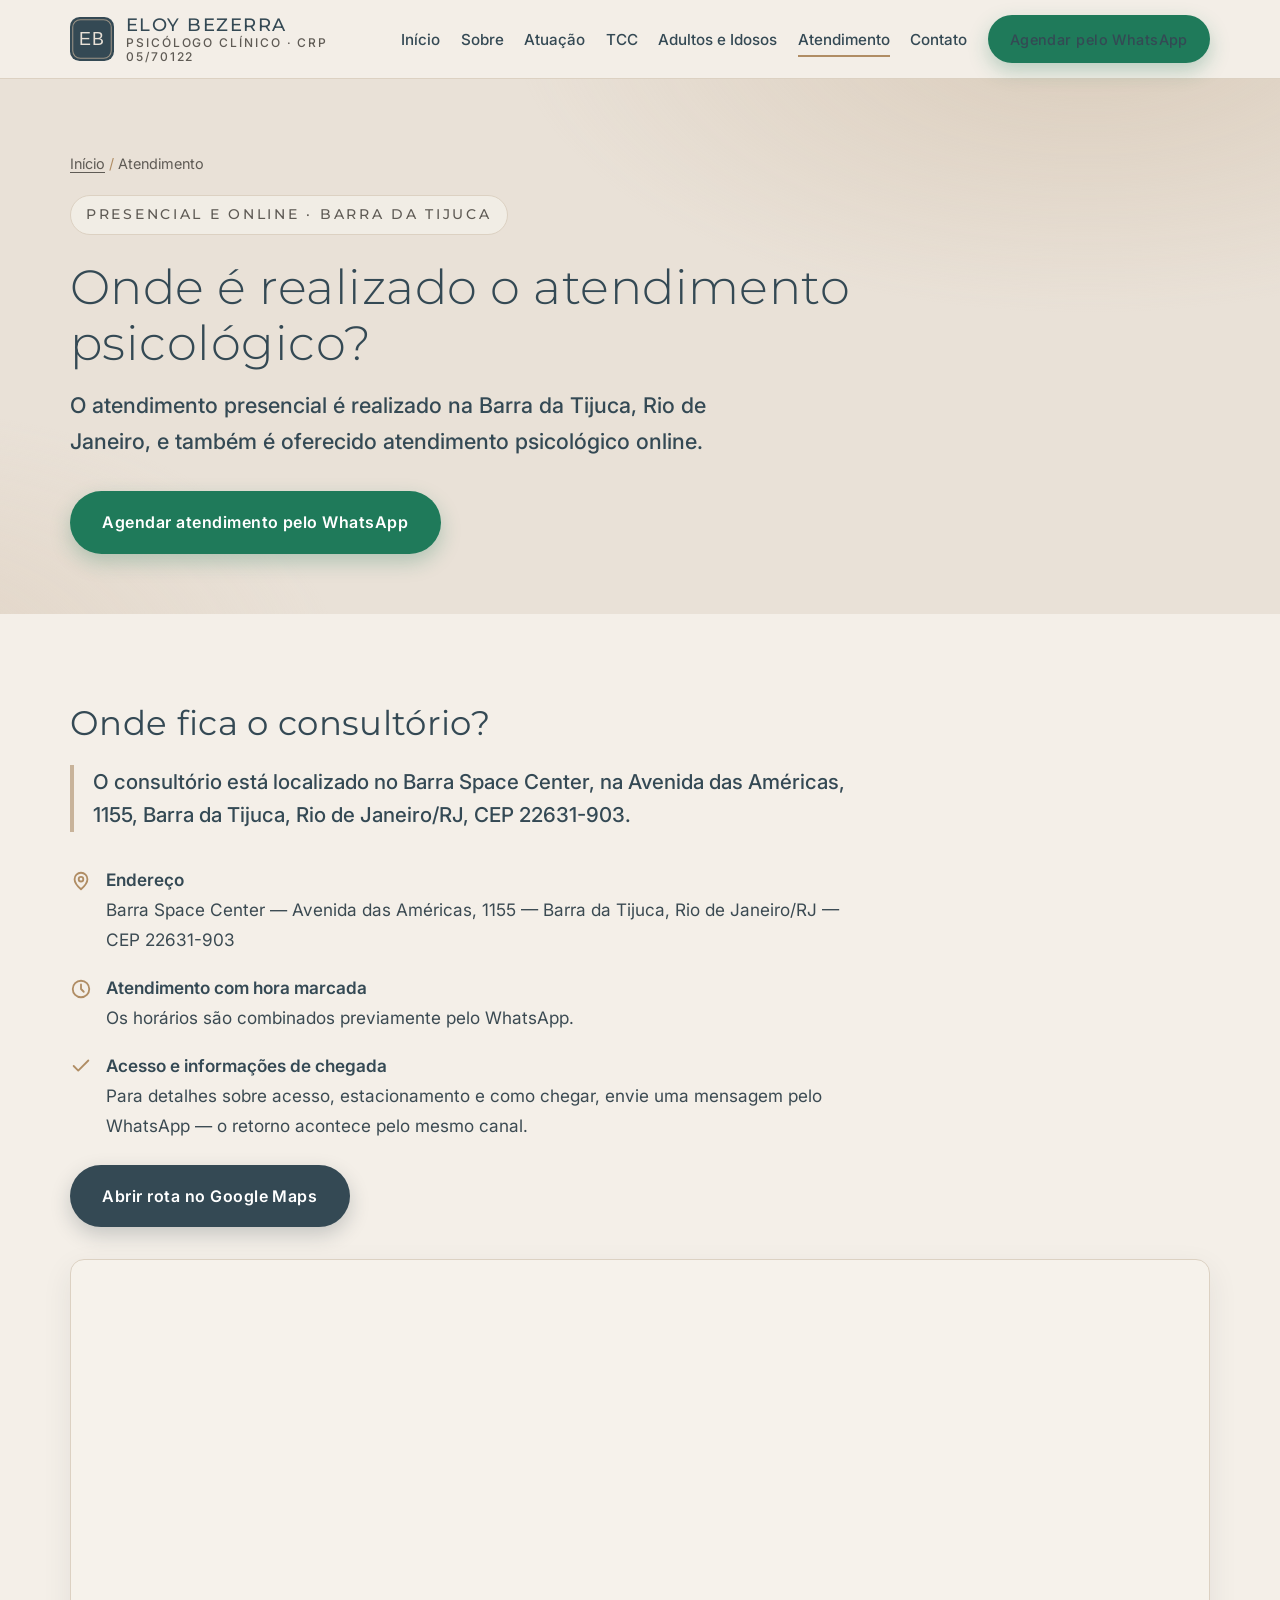
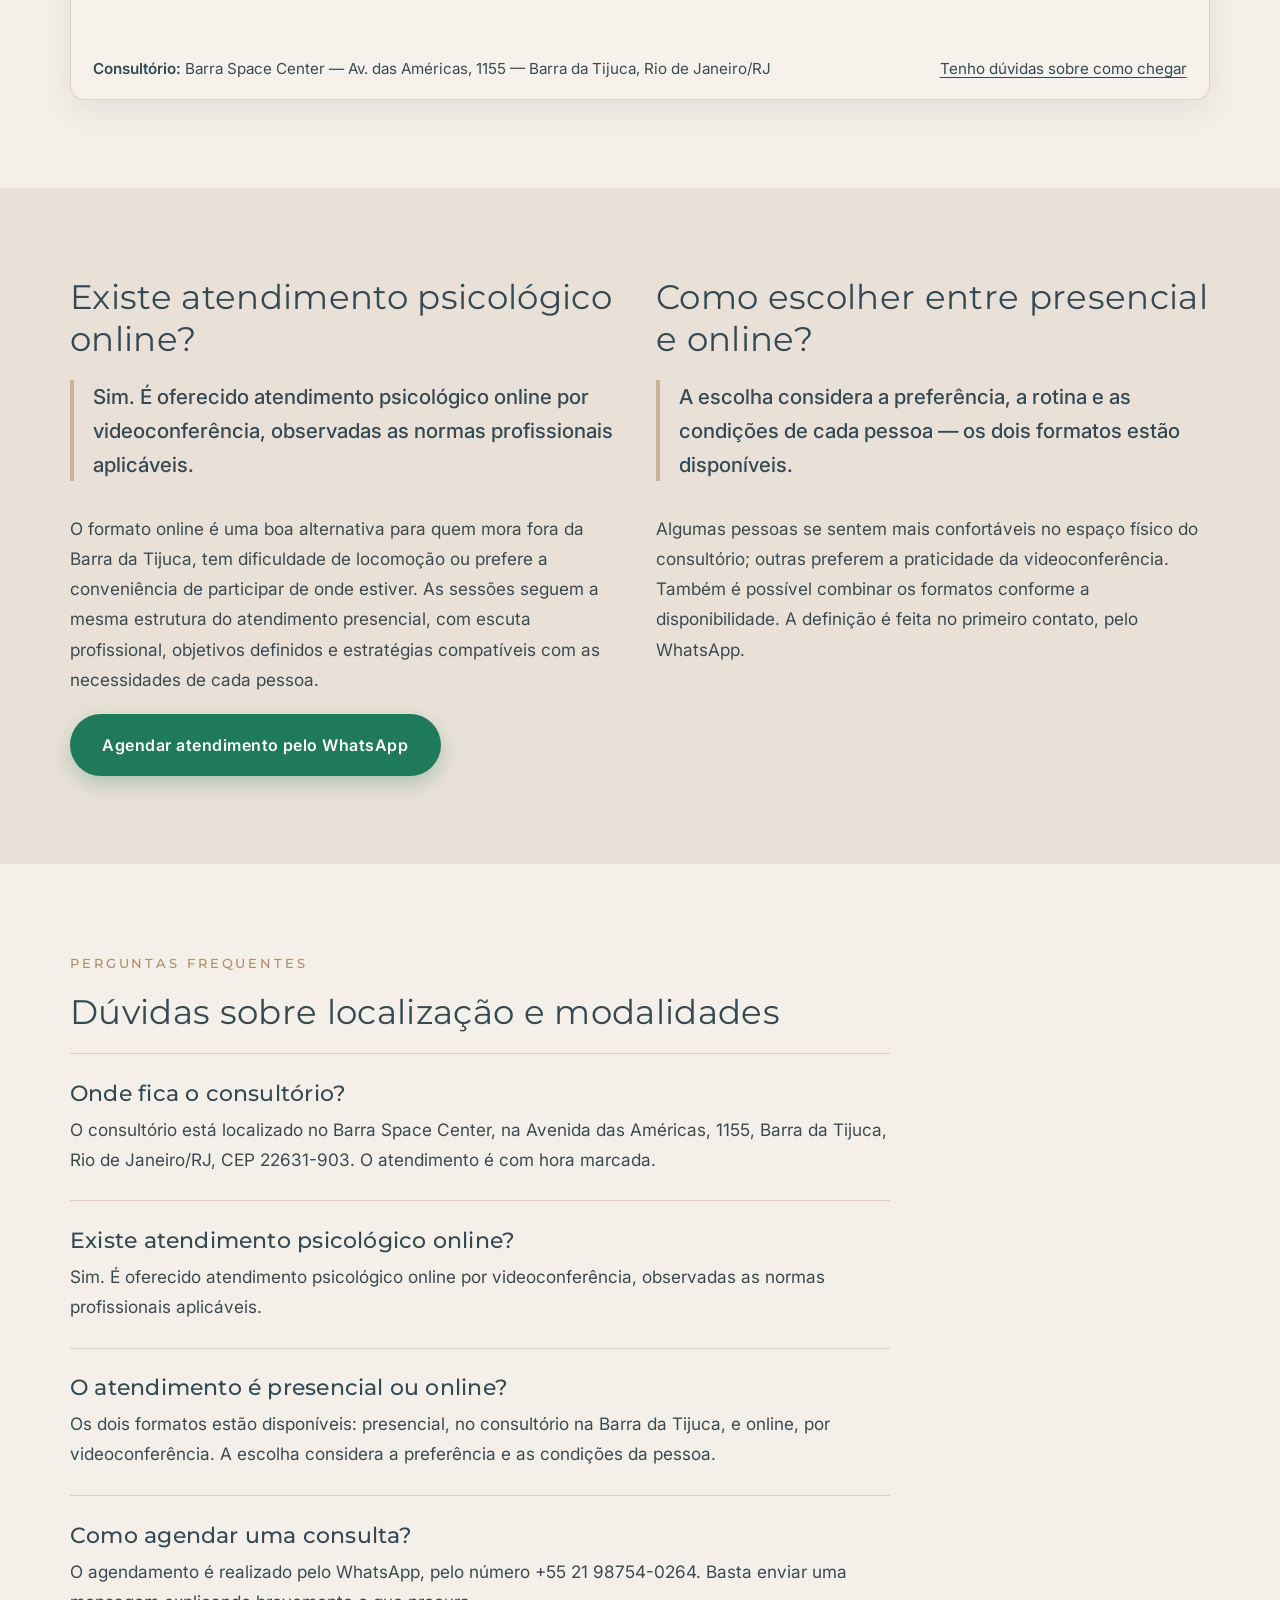
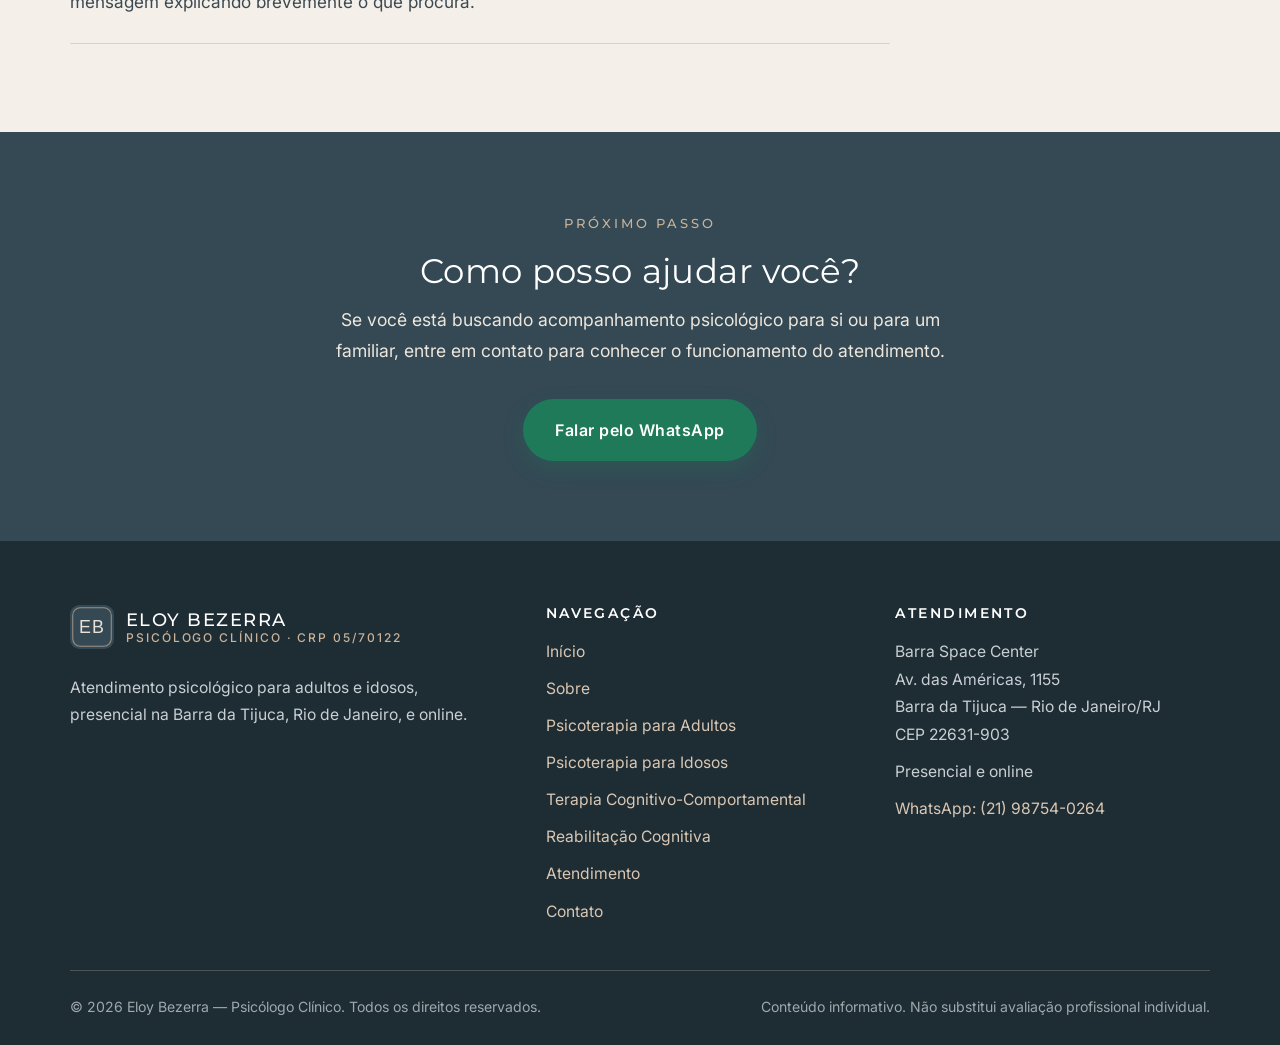
==== commit 404f8a5e: "Corrigir localizacao do consultorio no mapa para Barra Space Center, Av. das Americas 1155" ====
--- a/atendimento/index.html
+++ b/atendimento/index.html
@@ -4,13 +4,13 @@
   <meta charset="UTF-8">
   <meta name="viewport" content="width=device-width, initial-scale=1">
   <title>Atendimento Presencial e Online | Eloy Bezerra — Barra da Tijuca</title>
-  <meta name="description" content="Onde é realizado o atendimento psicológico: consultório na Av. das Américas, 1155, Barra da Tijuca, Rio de Janeiro, e atendimento psicológico online por videoconferência.">
+  <meta name="description" content="Onde é realizado o atendimento psicológico: consultório no Barra Space Center, Av. das Américas, 1155, Barra da Tijuca, Rio de Janeiro, e atendimento psicológico online por videoconferência.">
   <link rel="canonical" href="https://eloybezerra.com.br/atendimento">
   <meta property="og:type" content="website">
   <meta property="og:locale" content="pt_BR">
   <meta property="og:site_name" content="Eloy Bezerra">
   <meta property="og:title" content="Atendimento Presencial e Online | Eloy Bezerra — Barra da Tijuca">
-  <meta property="og:description" content="Onde é realizado o atendimento psicológico: consultório na Av. das Américas, 1155, Barra da Tijuca, Rio de Janeiro, e atendimento psicológico online por videoconferência.">
+  <meta property="og:description" content="Onde é realizado o atendimento psicológico: consultório no Barra Space Center, Av. das Américas, 1155, Barra da Tijuca, Rio de Janeiro, e atendimento psicológico online por videoconferência.">
   <meta property="og:url" content="https://eloybezerra.com.br/atendimento">
   <meta name="theme-color" content="#344954">
   <link rel="icon" href="/assets/img/favicon.svg" type="image/svg+xml">
@@ -47,7 +47,7 @@
             "name": "Onde fica o consultório?",
             "acceptedAnswer": {
               "@type": "Answer",
-              "text": "O consultório está localizado na Avenida das Américas, 1155, Barra da Tijuca, Rio de Janeiro/RJ, CEP 22631-903. O atendimento é com hora marcada."
+              "text": "O consultório está localizado no Barra Space Center, na Avenida das Américas, 1155, Barra da Tijuca, Rio de Janeiro/RJ, CEP 22631-903. O atendimento é com hora marcada."
             }
           },
           {
@@ -149,14 +149,14 @@
       <div class="container">
         <div class="conteudo-resposta">
           <h2>Onde fica o consultório?</h2>
-          <p class="resposta linha-resposta">O consultório está localizado na Avenida das Américas, 1155, Barra da Tijuca, Rio de Janeiro/RJ, CEP 22631-903.</p>
+          <p class="resposta linha-resposta">O consultório está localizado no Barra Space Center, na Avenida das Américas, 1155, Barra da Tijuca, Rio de Janeiro/RJ, CEP 22631-903.</p>
 
           <ul class="info-lista">
             <li>
               <svg viewBox="0 0 24 24" fill="none" stroke="currentColor" stroke-width="2" stroke-linecap="round" stroke-linejoin="round" aria-hidden="true"><path d="M12 21s7-6.1 7-11a7 7 0 10-14 0c0 4.9 7 11 7 11z"/><circle cx="12" cy="10" r="2.5"/></svg>
               <span>
                 <strong>Endereço</strong>
-                Avenida das Américas, 1155 — Barra da Tijuca, Rio de Janeiro/RJ — CEP 22631-903
+                Barra Space Center — Avenida das Américas, 1155 — Barra da Tijuca, Rio de Janeiro/RJ — CEP 22631-903
               </span>
             </li>
             <li>
@@ -176,19 +176,19 @@
           </ul>
 
           <div class="hero__acoes">
-            <a class="btn btn--primario" href="https://www.google.com/maps/dir/?api=1&amp;destination=Avenida+das+Am%C3%A9ricas+1155,+Barra+da+Tijuca,+Rio+de+Janeiro+RJ+22631-903" target="_blank" rel="noopener">Abrir rota no Google Maps</a>
+            <a class="btn btn--primario" href="https://www.google.com/maps/dir/?api=1&amp;destination=Barra+Space+Center,+Av.+das+Am%C3%A9ricas+1155,+Barra+da+Tijuca,+Rio+de+Janeiro+RJ" target="_blank" rel="noopener">Abrir rota no Google Maps</a>
           </div>
         </div>
 
         <div class="mapa mt-2">
           <iframe
-            src="https://www.google.com/maps?q=Avenida%20das%20Am%C3%A9ricas%201155,%20Barra%20da%20Tijuca,%20Rio%20de%20Janeiro%20RJ%2022631-903&amp;output=embed"
-            title="Mapa com a localização do consultório de Eloy Bezerra na Avenida das Américas, 1155, Barra da Tijuca, Rio de Janeiro"
+            src="https://www.google.com/maps?q=Barra%20Space%20Center,%20Av.%20das%20Am%C3%A9ricas%201155,%20Barra%20da%20Tijuca,%20Rio%20de%20Janeiro&amp;output=embed"
+            title="Mapa com a localização do consultório de Eloy Bezerra no Barra Space Center, Avenida das Américas, 1155, Barra da Tijuca, Rio de Janeiro"
             loading="lazy"
             referrerpolicy="no-referrer-when-downgrade"
             allowfullscreen></iframe>
           <div class="mapa__rodape">
-            <span><strong>Consultório:</strong> Av. das Américas, 1155 — Barra da Tijuca, Rio de Janeiro/RJ</span>
+            <span><strong>Consultório:</strong> Barra Space Center — Av. das Américas, 1155 — Barra da Tijuca, Rio de Janeiro/RJ</span>
             <a href="https://wa.me/5521987540264?text=Ol%C3%A1%2C%20Eloy.%20Encontrei%20seu%20site%20e%20gostaria%20de%20obter%20informa%C3%A7%C3%B5es%20sobre%20o%20atendimento%20psicol%C3%B3gico.">Tenho dúvidas sobre como chegar</a>
           </div>
         </div>
@@ -219,7 +219,7 @@
         <div class="faq">
           <div class="faq__item">
             <h3>Onde fica o consultório?</h3>
-            <p>O consultório está localizado na Avenida das Américas, 1155, Barra da Tijuca, Rio de Janeiro/RJ, CEP 22631-903. O atendimento é com hora marcada.</p>
+            <p>O consultório está localizado no Barra Space Center, na Avenida das Américas, 1155, Barra da Tijuca, Rio de Janeiro/RJ, CEP 22631-903. O atendimento é com hora marcada.</p>
           </div>
           <div class="faq__item">
             <h3>Existe atendimento psicológico online?</h3>
@@ -277,7 +277,7 @@
         <div>
           <h2>Atendimento</h2>
           <ul>
-            <li>Av. das Américas, 1155<br>Barra da Tijuca — Rio de Janeiro/RJ<br>CEP 22631-903</li>
+            <li>Barra Space Center<br>Av. das Américas, 1155<br>Barra da Tijuca — Rio de Janeiro/RJ<br>CEP 22631-903</li>
             <li>Presencial e online</li>
             <li><a href="https://wa.me/5521987540264?text=Ol%C3%A1%2C%20Eloy.%20Encontrei%20seu%20site%20e%20gostaria%20de%20obter%20informa%C3%A7%C3%B5es%20sobre%20o%20atendimento%20psicol%C3%B3gico.">WhatsApp: (21) 98754-0264</a></li>
           </ul>
